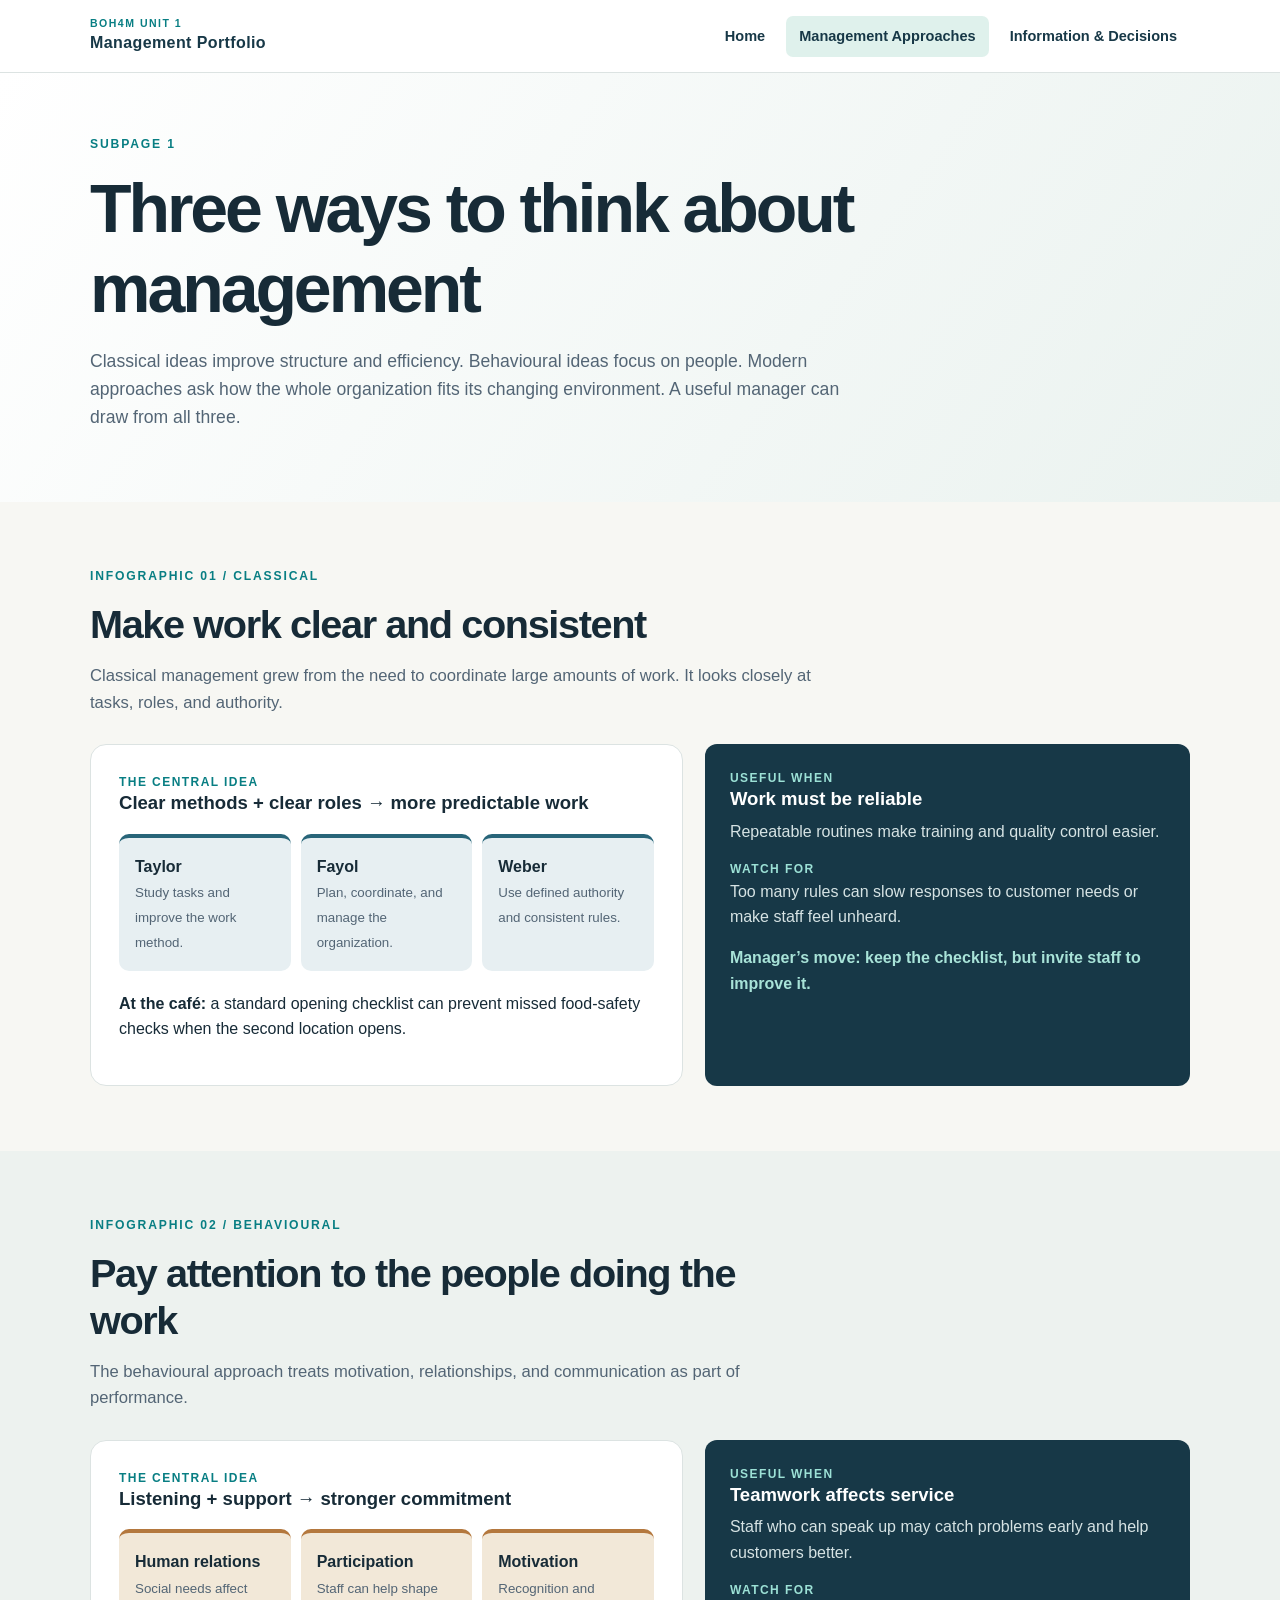
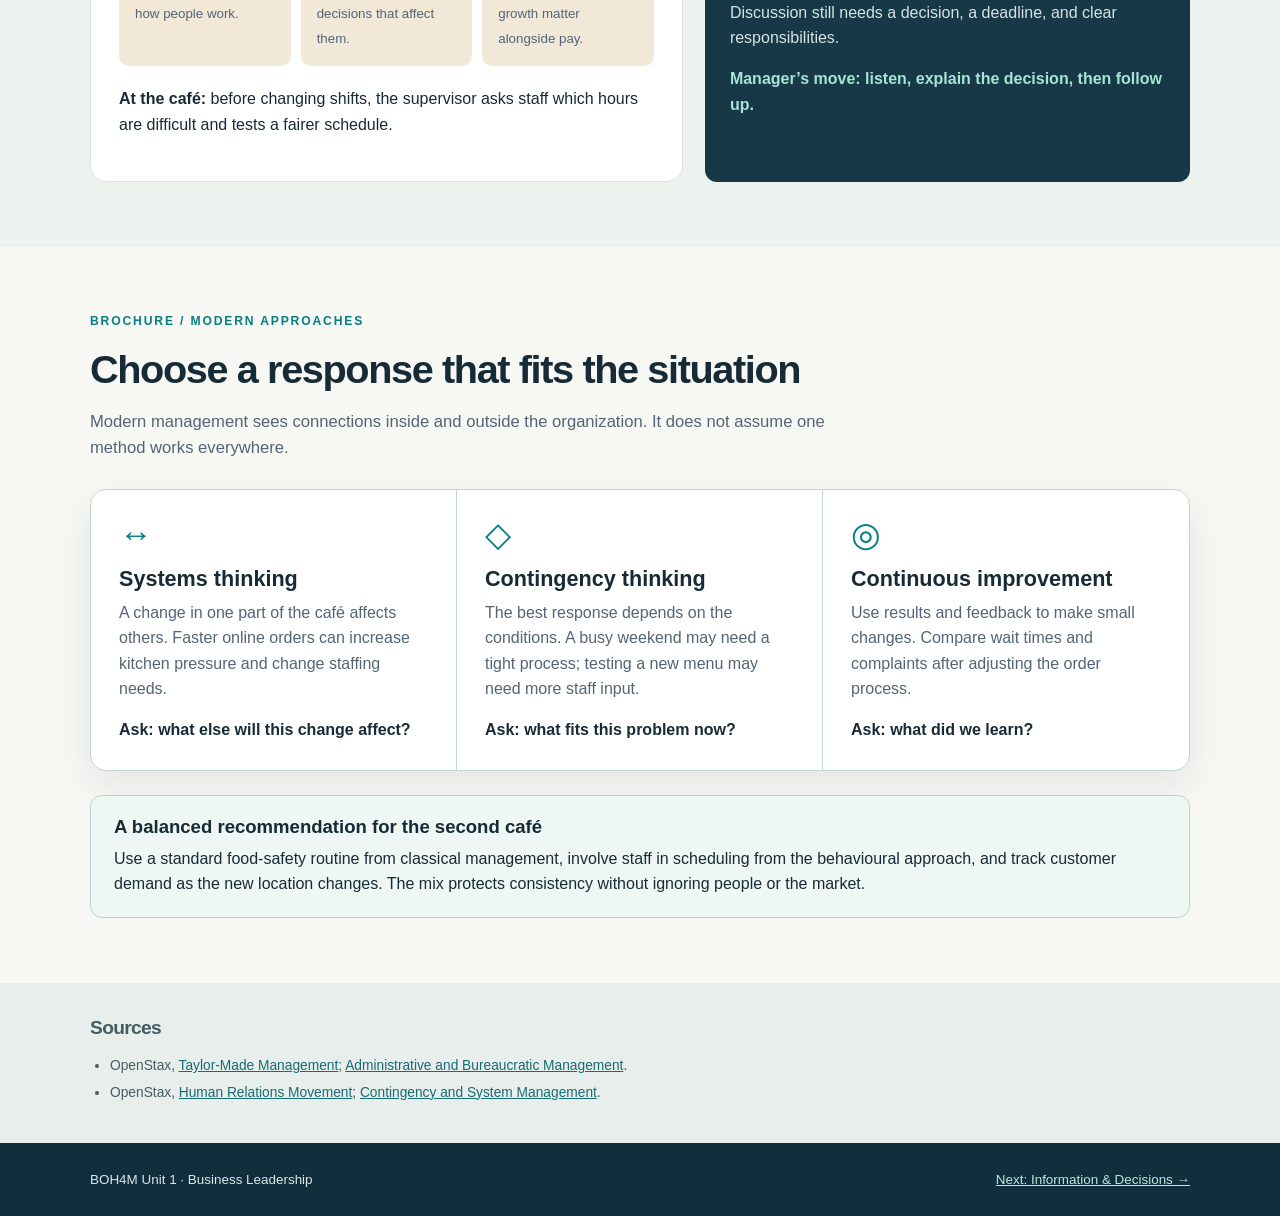
==== approaches.html @ 5c3f4758 "Publish BOH4M Unit 1 portfolio" ====
<!doctype html>
<html lang="en"><head><meta charset="utf-8"><meta name="viewport" content="width=device-width,initial-scale=1"><meta name="description" content="Classical, behavioural, and modern management approaches explained through one café example."><title>Management Approaches | BOH4M Unit 1</title><link rel="stylesheet" href="styles.css"></head>
<body><header class="site-header"><nav class="nav wrap" aria-label="Main navigation"><a class="brand" href="index.html"><span>BOH4M Unit 1</span>Management Portfolio</a><div class="nav-links"><a href="index.html">Home</a><a href="approaches.html" aria-current="page">Management Approaches</a><a href="decisions.html">Information & Decisions</a></div></nav></header>
<main><div class="page-hero"><div class="wrap"><div class="eyebrow">Subpage 1</div><h1>Three ways to think about management</h1><p class="lead">Classical ideas improve structure and efficiency. Behavioural ideas focus on people. Modern approaches ask how the whole organization fits its changing environment. A useful manager can draw from all three.</p></div></div>
<section><div class="wrap"><div class="section-head"><div class="eyebrow">Infographic 01 / Classical</div><h2>Make work clear and consistent</h2><p>Classical management grew from the need to coordinate large amounts of work. It looks closely at tasks, roles, and authority.</p></div><div class="approach-board"><div class="approach-main"><div class="mini-label">The central idea</div><h3>Clear methods + clear roles → more predictable work</h3><div class="diagram-row"><div class="diagram-tile"><b>Taylor</b><small>Study tasks and improve the work method.</small></div><div class="diagram-tile"><b>Fayol</b><small>Plan, coordinate, and manage the organization.</small></div><div class="diagram-tile"><b>Weber</b><small>Use defined authority and consistent rules.</small></div></div><p><strong>At the café:</strong> a standard opening checklist can prevent missed food-safety checks when the second location opens.</p></div><div class="takeaway"><div class="mini-label" style="color:#9ce1d6">Useful when</div><h3>Work must be reliable</h3><p>Repeatable routines make training and quality control easier.</p><div class="mini-label" style="color:#9ce1d6">Watch for</div><p>Too many rules can slow responses to customer needs or make staff feel unheard.</p><strong>Manager’s move: keep the checklist, but invite staff to improve it.</strong></div></div></div></section>
<section class="band"><div class="wrap"><div class="section-head"><div class="eyebrow">Infographic 02 / Behavioural</div><h2>Pay attention to the people doing the work</h2><p>The behavioural approach treats motivation, relationships, and communication as part of performance.</p></div><div class="approach-board"><div class="approach-main behavioural"><div class="mini-label">The central idea</div><h3>Listening + support → stronger commitment</h3><div class="diagram-row"><div class="diagram-tile"><b>Human relations</b><small>Social needs affect how people work.</small></div><div class="diagram-tile"><b>Participation</b><small>Staff can help shape decisions that affect them.</small></div><div class="diagram-tile"><b>Motivation</b><small>Recognition and growth matter alongside pay.</small></div></div><p><strong>At the café:</strong> before changing shifts, the supervisor asks staff which hours are difficult and tests a fairer schedule.</p></div><div class="takeaway"><div class="mini-label" style="color:#9ce1d6">Useful when</div><h3>Teamwork affects service</h3><p>Staff who can speak up may catch problems early and help customers better.</p><div class="mini-label" style="color:#9ce1d6">Watch for</div><p>Discussion still needs a decision, a deadline, and clear responsibilities.</p><strong>Manager’s move: listen, explain the decision, then follow up.</strong></div></div></div></section>
<section><div class="wrap"><div class="section-head"><div class="eyebrow">Brochure / Modern approaches</div><h2>Choose a response that fits the situation</h2><p>Modern management sees connections inside and outside the organization. It does not assume one method works everywhere.</p></div><div class="brochure"><article><div class="symbol" aria-hidden="true">↔</div><h3>Systems thinking</h3><p>A change in one part of the café affects others. Faster online orders can increase kitchen pressure and change staffing needs.</p><b>Ask: what else will this change affect?</b></article><article><div class="symbol" aria-hidden="true">◇</div><h3>Contingency thinking</h3><p>The best response depends on the conditions. A busy weekend may need a tight process; testing a new menu may need more staff input.</p><b>Ask: what fits this problem now?</b></article><article><div class="symbol" aria-hidden="true">◎</div><h3>Continuous improvement</h3><p>Use results and feedback to make small changes. Compare wait times and complaints after adjusting the order process.</p><b>Ask: what did we learn?</b></article></div><div class="example" style="margin-top:24px"><h3>A balanced recommendation for the second café</h3><p>Use a standard food-safety routine from classical management, involve staff in scheduling from the behavioural approach, and track customer demand as the new location changes. The mix protects consistency without ignoring people or the market.</p></div></div></section>
</main><div class="sources"><div class="wrap"><h2>Sources</h2><ul><li>OpenStax, <a href="https://openstax.org/books/principles-management/pages/3-4-taylor-made-management" target="_blank" rel="noopener">Taylor-Made Management</a>; <a href="https://openstax.org/books/principles-management/pages/3-5-administrative-and-bureaucratic-management" target="_blank" rel="noopener">Administrative and Bureaucratic Management</a>.</li><li>OpenStax, <a href="https://openstax.org/books/principles-management/pages/3-6-human-relations-movement" target="_blank" rel="noopener">Human Relations Movement</a>; <a href="https://openstax.org/books/principles-management/pages/3-7-contingency-and-system-management" target="_blank" rel="noopener">Contingency and System Management</a>.</li></ul></div></div><footer class="site-footer"><div class="wrap footer-inner"><span>BOH4M Unit 1 · Business Leadership</span><span><a href="decisions.html">Next: Information & Decisions →</a></span></div></footer></body></html>
---- styles.css ----
:root{--ink:#172b37;--muted:#536575;--paper:#f7f7f3;--white:#fff;--line:#dce3e2;--navy:#173847;--teal:#087e83;--mint:#dff1ec;--sand:#f4e9d8;--coral:#f5e3d9;--blue:#e4edf3;--shadow:0 16px 38px rgba(23,56,71,.08)}
*{box-sizing:border-box}html{scroll-behavior:smooth}body{margin:0;background:var(--paper);color:var(--ink);font:16px/1.58 "Segoe UI",Arial,sans-serif}a{color:var(--teal)}a:focus-visible{outline:3px solid #0b9da2;outline-offset:3px}h1,h2,h3,p{margin-top:0}h1,h2,h3{line-height:1.17}h1{font-size:clamp(2.35rem,5.5vw,4.25rem);letter-spacing:-.045em;margin-bottom:20px}h2{font-size:clamp(1.8rem,3.1vw,2.65rem);letter-spacing:-.035em;margin-bottom:16px}h3{font-size:1.16rem;margin-bottom:9px}p{margin-bottom:16px}.small{font-size:.88rem}.eyebrow{text-transform:uppercase;letter-spacing:.15em;font-size:.76rem;font-weight:800;color:var(--teal);margin-bottom:15px}.muted{color:var(--muted)}.wrap{width:min(1100px,calc(100% - 44px));margin:auto}.site-header{background:#fff;border-bottom:1px solid var(--line);position:sticky;top:0;z-index:20}.nav{display:flex;align-items:center;justify-content:space-between;gap:20px;min-height:72px}.brand{font-weight:800;letter-spacing:.025em;color:var(--navy);text-decoration:none}.brand span{display:block;font-size:.66rem;text-transform:uppercase;letter-spacing:.14em;color:var(--teal);line-height:1.2}.nav-links{display:flex;gap:8px;flex-wrap:wrap}.nav-links a{padding:9px 13px;border-radius:7px;text-decoration:none;font-size:.91rem;font-weight:650;color:var(--navy)}.nav-links a:hover,.nav-links a[aria-current=page]{background:var(--mint)}.hero{padding:78px 0 70px;background:linear-gradient(115deg,#fff 5%,#e8f1ee 100%)}.hero-grid{display:grid;grid-template-columns:1.15fr .85fr;gap:45px;align-items:center}.hero p.lead{font-size:1.18rem;max-width:650px;color:#40535e}.hero-card{background:var(--navy);color:white;border-radius:22px;padding:32px;box-shadow:var(--shadow)}.hero-card .label{font-size:.75rem;text-transform:uppercase;letter-spacing:.15em;color:#9de4d9;font-weight:800}.hero-card strong{display:block;font-size:1.3rem;line-height:1.3;margin:16px 0 20px}.hero-card p{color:#d9e6e7;margin-bottom:0}.pill{display:inline-block;padding:7px 11px;border-radius:99px;background:#e4f3ed;color:#126362;font-size:.76rem;font-weight:750;text-transform:uppercase;letter-spacing:.08em;margin-bottom:16px}.button{display:inline-block;background:var(--teal);color:white;text-decoration:none;font-weight:750;padding:11px 16px;border-radius:8px;margin-top:12px}.button:hover{background:#07686c}main section{padding:65px 0}.section-head{max-width:740px;margin-bottom:28px}.section-head p{color:var(--muted);font-size:1.04rem}.grid-2{display:grid;grid-template-columns:repeat(2,1fr);gap:22px}.grid-3{display:grid;grid-template-columns:repeat(3,1fr);gap:20px}.grid-4{display:grid;grid-template-columns:repeat(4,1fr);gap:16px}.card{background:white;border:1px solid var(--line);border-radius:14px;padding:25px;box-shadow:var(--shadow)}.card p:last-child{margin-bottom:0}.card .num{font-size:.75rem;letter-spacing:.1em;font-weight:800;color:var(--teal);margin-bottom:12px}.card.tint-mint{background:var(--mint)}.card.tint-sand{background:var(--sand)}.card.tint-coral{background:var(--coral)}.card.tint-blue{background:var(--blue)}.card strong{color:var(--navy)}.band{background:#edf2ef}.dark-band{background:var(--navy);color:white}.dark-band .eyebrow{color:#94e2d5}.dark-band .muted{color:#d4e1e3}.definition{border-left:5px solid var(--teal);background:white;padding:23px 27px;border-radius:0 12px 12px 0;box-shadow:var(--shadow);font-size:1.12rem}.flow{display:grid;grid-template-columns:1fr auto 1.2fr auto 1fr;gap:12px;align-items:stretch;margin:22px 0}.flow-box{border:1px solid #cbdad8;background:white;padding:19px;border-radius:12px;min-height:170px}.flow-box.main{background:#e2f2ed;border-color:#a8d6ca}.flow-box h3{color:var(--navy)}.flow-arrow{align-self:center;font-size:2rem;color:var(--teal);font-weight:800}.feedback{margin-top:10px;padding:12px 16px;border-radius:8px;background:#f1e7d6;color:#4f4539;font-size:.9rem}.metric{font-size:2rem;font-weight:850;line-height:1;color:var(--teal);margin-bottom:10px}.formula{background:#eef4f4;border-radius:8px;padding:10px 12px;margin-top:12px;font-size:.85rem;font-weight:700}.levels{display:flex;flex-direction:column;align-items:center;gap:10px;margin:22px auto;max-width:760px}.level{padding:16px 20px;border-radius:9px;text-align:center;color:white}.level b{display:block;font-size:1.04rem}.level small{font-size:.85rem}.level.top{width:57%;background:#173847}.level.middle{width:78%;background:#2a6972}.level.first{width:100%;background:#459a95}.example{border:1px solid #b4d6d0;background:#eef7f3;border-radius:12px;padding:20px 23px}.example h3{margin-bottom:8px}.example p:last-child{margin-bottom:0}.mini-label{font-size:.75rem;text-transform:uppercase;letter-spacing:.12em;font-weight:800;color:var(--teal)}.strip{display:grid;grid-template-columns:repeat(4,1fr);gap:1px;background:#c9dbd7;border:1px solid #c9dbd7;border-radius:12px;overflow:hidden}.strip>div{background:#fff;padding:22px}.strip strong{display:block}.strip span{font-size:.9rem;color:var(--muted)}.page-hero{padding:62px 0 54px;background:linear-gradient(125deg,#fff,#eaf2ef)}.page-hero h1{max-width:820px}.page-hero .lead{max-width:790px;color:var(--muted);font-size:1.1rem}.approach-board{display:grid;grid-template-columns:1.1fr .9fr;gap:22px}.approach-main{background:white;border:1px solid var(--line);border-radius:16px;padding:28px}.diagram-row{display:grid;grid-template-columns:repeat(3,1fr);gap:10px;margin:20px 0}.diagram-tile{padding:16px;border-radius:10px;background:#e7eff2;border-top:4px solid #286579}.diagram-tile b{display:block}.diagram-tile small{color:var(--muted)}.takeaway{border-radius:12px;padding:25px;background:var(--navy);color:white}.takeaway p{color:#d6e3e4}.takeaway strong{color:#a8e3d8}.approach-main.behavioural .diagram-tile{background:#f2e8d8;border-color:#b4783e}.brochure{display:grid;grid-template-columns:repeat(3,1fr);gap:0;border:1px solid #bfd8d1;border-radius:16px;overflow:hidden;background:#fff;box-shadow:var(--shadow)}.brochure>article{padding:28px;border-right:1px solid #bfd8d1}.brochure>article:last-child{border-right:0}.brochure .symbol{font-size:2.1rem;color:var(--teal);line-height:1;margin-bottom:14px}.brochure h3{font-size:1.35rem}.brochure p{color:var(--muted)}.decision-list{display:grid;grid-template-columns:repeat(5,1fr);gap:12px}.decision-step{padding:20px;background:white;border:1px solid var(--line);border-radius:12px;position:relative}.decision-step .number{font-size:2.1rem;line-height:1;font-weight:900;color:var(--teal);margin-bottom:14px}.decision-step p{font-size:.9rem;color:var(--muted);margin-bottom:0}.compare{width:100%;border-collapse:collapse;background:white;border-radius:12px;overflow:hidden}.compare th,.compare td{text-align:left;padding:17px 20px;border:1px solid var(--line);vertical-align:top}.compare th{background:var(--navy);color:white}.compare td:first-child{width:50%}.sources{background:#e7eeeb;padding:34px 0;color:#455c63}.sources h2{font-size:1.2rem}.sources ul{margin:0;padding-left:20px}.sources li{margin:5px 0;font-size:.86rem}.sources a{color:#176b72}.site-footer{background:#102e3b;color:#dce7e8;padding:26px 0}.footer-inner{display:flex;justify-content:space-between;gap:20px;font-size:.84rem}.footer-inner a{color:#bce8df}.callout{background:#f6ece0;border-left:4px solid #b9783d;padding:17px 20px;border-radius:0 8px 8px 0}
@media(max-width:850px){.hero-grid,.approach-board{grid-template-columns:1fr}.hero{padding:54px 0}.grid-4,.decision-list{grid-template-columns:repeat(2,1fr)}.flow{grid-template-columns:1fr;gap:8px}.flow-arrow{transform:rotate(90deg);justify-self:center;line-height:1}.flow-box{min-height:0}.brochure{grid-template-columns:1fr}.brochure>article{border-right:0;border-bottom:1px solid #bfd8d1}.brochure>article:last-child{border-bottom:0}}
@media(max-width:650px){.wrap{width:min(100% - 30px,1100px)}.nav{align-items:flex-start;flex-direction:column;padding:15px 0;gap:10px}.nav-links{gap:2px}.nav-links a{font-size:.8rem;padding:6px 8px}.grid-2,.grid-3,.grid-4,.decision-list,.diagram-row,.strip{grid-template-columns:1fr}.level.top{width:70%}.level.middle{width:85%}.compare th,.compare td{padding:12px}.footer-inner{flex-direction:column}}
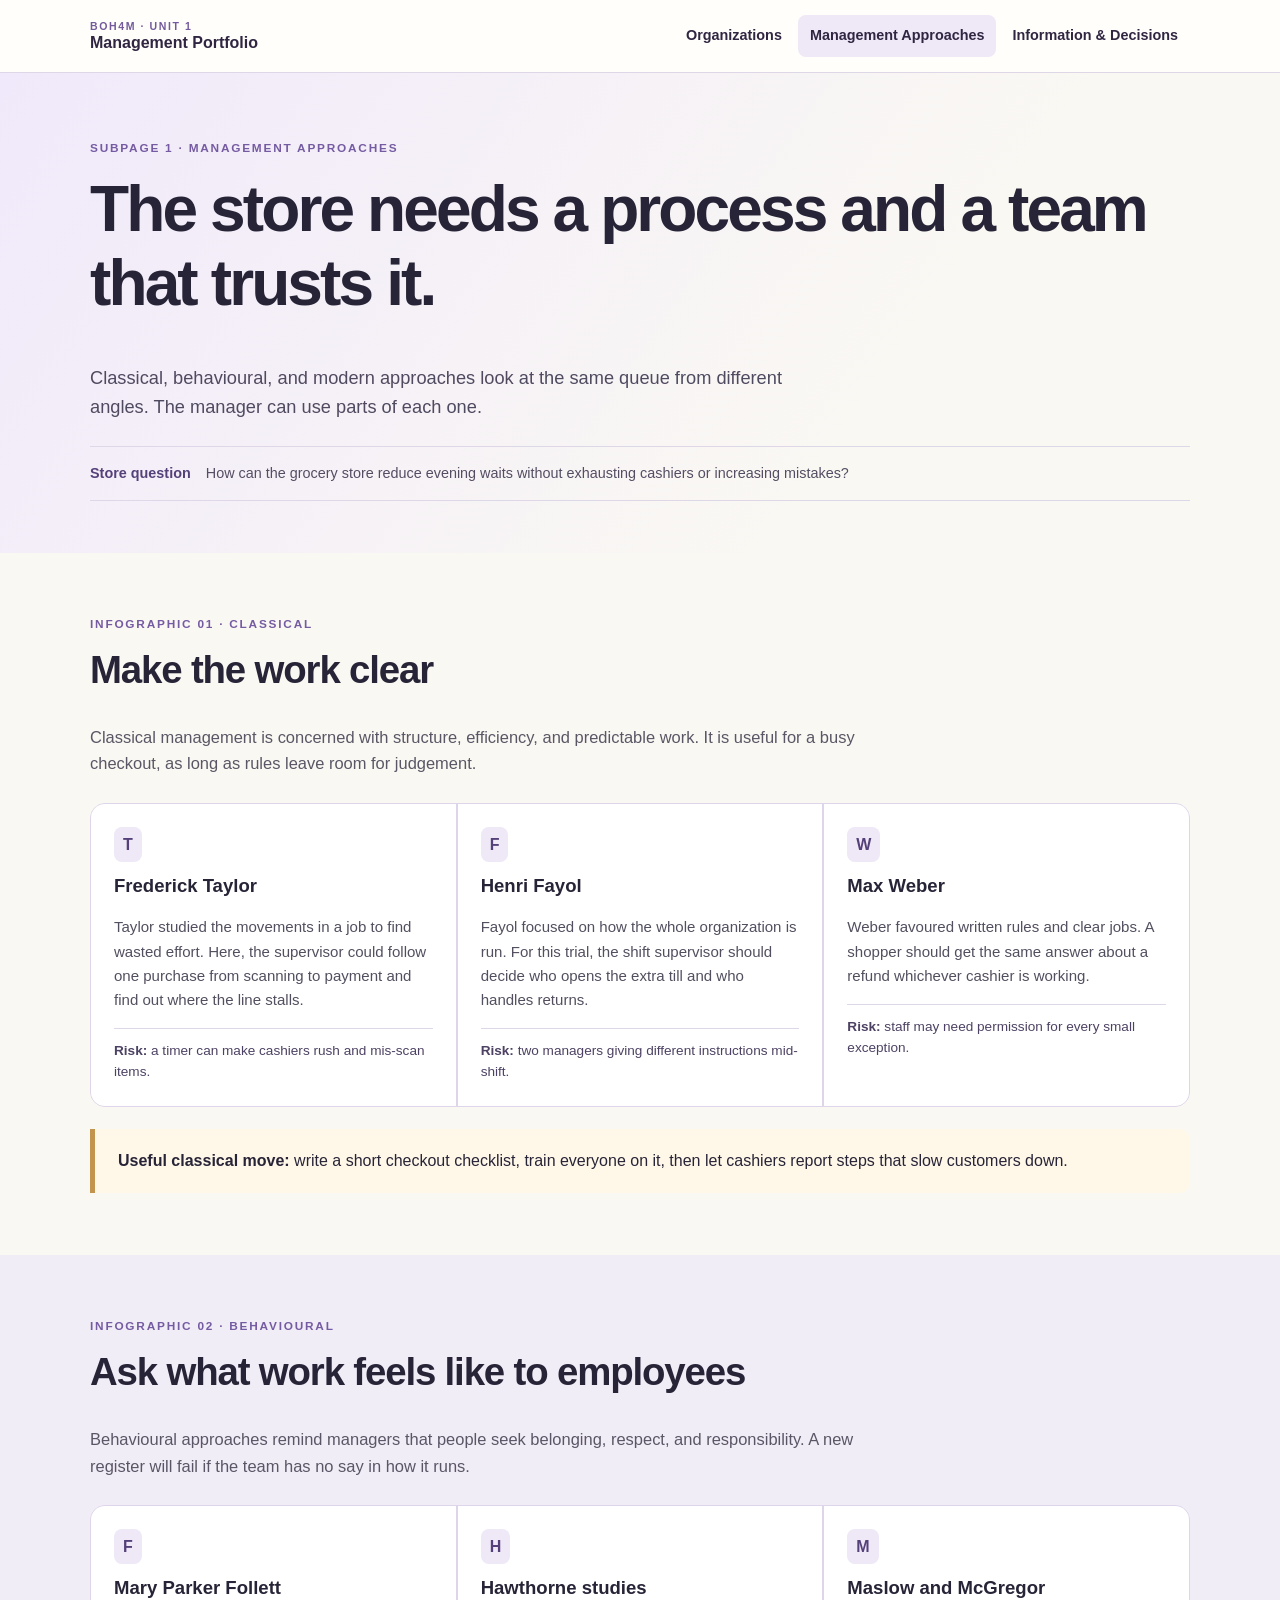
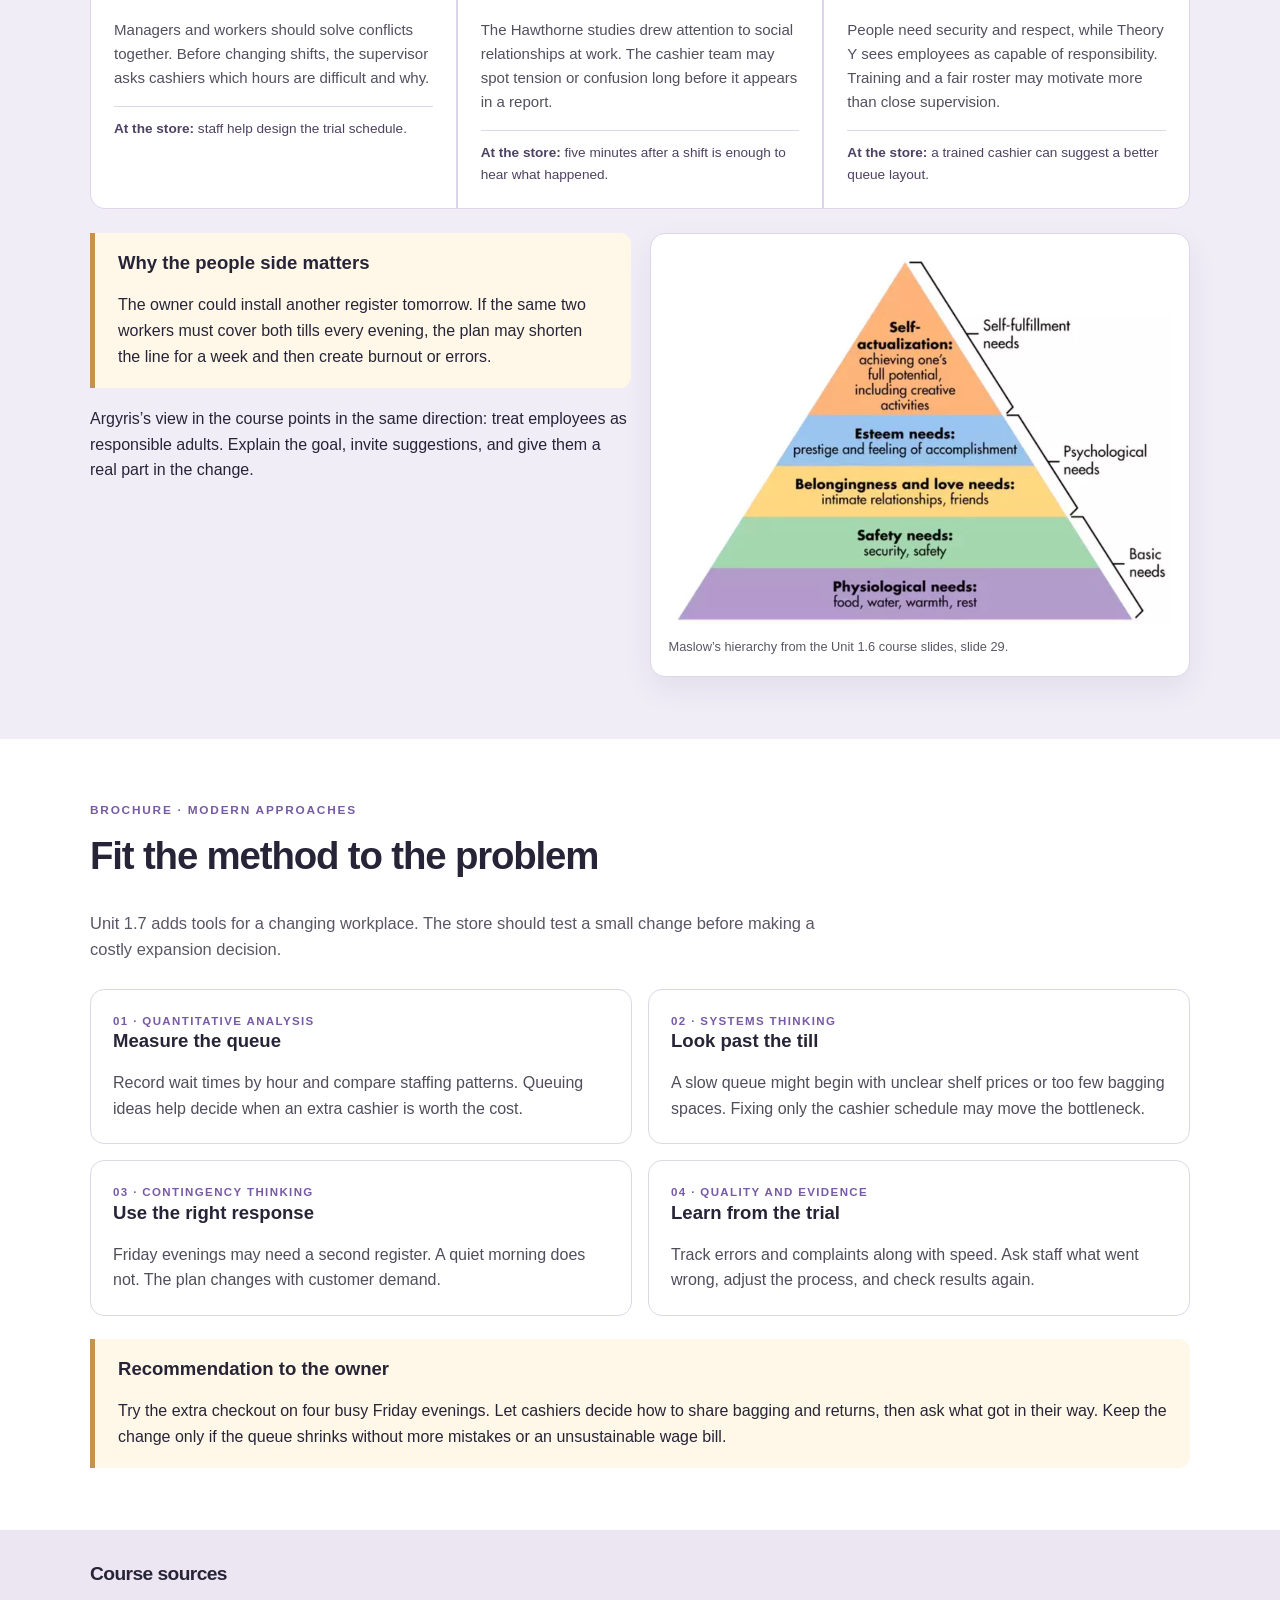
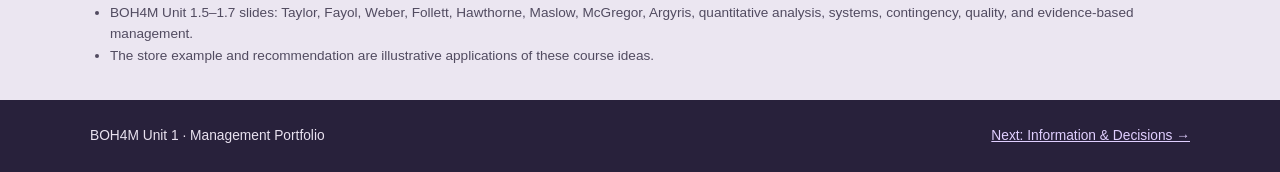
==== commit ad0a4606: "Rebuild Part A portfolio with Unit 1 course materials" ====
--- a/approaches.html
+++ b/approaches.html
@@ -1,8 +1,40 @@
 <!doctype html>
-<html lang="en"><head><meta charset="utf-8"><meta name="viewport" content="width=device-width,initial-scale=1"><meta name="description" content="Classical, behavioural, and modern management approaches explained through one café example."><title>Management Approaches | BOH4M Unit 1</title><link rel="stylesheet" href="styles.css"></head>
-<body><header class="site-header"><nav class="nav wrap" aria-label="Main navigation"><a class="brand" href="index.html"><span>BOH4M Unit 1</span>Management Portfolio</a><div class="nav-links"><a href="index.html">Home</a><a href="approaches.html" aria-current="page">Management Approaches</a><a href="decisions.html">Information & Decisions</a></div></nav></header>
-<main><div class="page-hero"><div class="wrap"><div class="eyebrow">Subpage 1</div><h1>Three ways to think about management</h1><p class="lead">Classical ideas improve structure and efficiency. Behavioural ideas focus on people. Modern approaches ask how the whole organization fits its changing environment. A useful manager can draw from all three.</p></div></div>
-<section><div class="wrap"><div class="section-head"><div class="eyebrow">Infographic 01 / Classical</div><h2>Make work clear and consistent</h2><p>Classical management grew from the need to coordinate large amounts of work. It looks closely at tasks, roles, and authority.</p></div><div class="approach-board"><div class="approach-main"><div class="mini-label">The central idea</div><h3>Clear methods + clear roles → more predictable work</h3><div class="diagram-row"><div class="diagram-tile"><b>Taylor</b><small>Study tasks and improve the work method.</small></div><div class="diagram-tile"><b>Fayol</b><small>Plan, coordinate, and manage the organization.</small></div><div class="diagram-tile"><b>Weber</b><small>Use defined authority and consistent rules.</small></div></div><p><strong>At the café:</strong> a standard opening checklist can prevent missed food-safety checks when the second location opens.</p></div><div class="takeaway"><div class="mini-label" style="color:#9ce1d6">Useful when</div><h3>Work must be reliable</h3><p>Repeatable routines make training and quality control easier.</p><div class="mini-label" style="color:#9ce1d6">Watch for</div><p>Too many rules can slow responses to customer needs or make staff feel unheard.</p><strong>Manager’s move: keep the checklist, but invite staff to improve it.</strong></div></div></div></section>
-<section class="band"><div class="wrap"><div class="section-head"><div class="eyebrow">Infographic 02 / Behavioural</div><h2>Pay attention to the people doing the work</h2><p>The behavioural approach treats motivation, relationships, and communication as part of performance.</p></div><div class="approach-board"><div class="approach-main behavioural"><div class="mini-label">The central idea</div><h3>Listening + support → stronger commitment</h3><div class="diagram-row"><div class="diagram-tile"><b>Human relations</b><small>Social needs affect how people work.</small></div><div class="diagram-tile"><b>Participation</b><small>Staff can help shape decisions that affect them.</small></div><div class="diagram-tile"><b>Motivation</b><small>Recognition and growth matter alongside pay.</small></div></div><p><strong>At the café:</strong> before changing shifts, the supervisor asks staff which hours are difficult and tests a fairer schedule.</p></div><div class="takeaway"><div class="mini-label" style="color:#9ce1d6">Useful when</div><h3>Teamwork affects service</h3><p>Staff who can speak up may catch problems early and help customers better.</p><div class="mini-label" style="color:#9ce1d6">Watch for</div><p>Discussion still needs a decision, a deadline, and clear responsibilities.</p><strong>Manager’s move: listen, explain the decision, then follow up.</strong></div></div></div></section>
-<section><div class="wrap"><div class="section-head"><div class="eyebrow">Brochure / Modern approaches</div><h2>Choose a response that fits the situation</h2><p>Modern management sees connections inside and outside the organization. It does not assume one method works everywhere.</p></div><div class="brochure"><article><div class="symbol" aria-hidden="true">↔</div><h3>Systems thinking</h3><p>A change in one part of the café affects others. Faster online orders can increase kitchen pressure and change staffing needs.</p><b>Ask: what else will this change affect?</b></article><article><div class="symbol" aria-hidden="true">◇</div><h3>Contingency thinking</h3><p>The best response depends on the conditions. A busy weekend may need a tight process; testing a new menu may need more staff input.</p><b>Ask: what fits this problem now?</b></article><article><div class="symbol" aria-hidden="true">◎</div><h3>Continuous improvement</h3><p>Use results and feedback to make small changes. Compare wait times and complaints after adjusting the order process.</p><b>Ask: what did we learn?</b></article></div><div class="example" style="margin-top:24px"><h3>A balanced recommendation for the second café</h3><p>Use a standard food-safety routine from classical management, involve staff in scheduling from the behavioural approach, and track customer demand as the new location changes. The mix protects consistency without ignoring people or the market.</p></div></div></section>
-</main><div class="sources"><div class="wrap"><h2>Sources</h2><ul><li>OpenStax, <a href="https://openstax.org/books/principles-management/pages/3-4-taylor-made-management" target="_blank" rel="noopener">Taylor-Made Management</a>; <a href="https://openstax.org/books/principles-management/pages/3-5-administrative-and-bureaucratic-management" target="_blank" rel="noopener">Administrative and Bureaucratic Management</a>.</li><li>OpenStax, <a href="https://openstax.org/books/principles-management/pages/3-6-human-relations-movement" target="_blank" rel="noopener">Human Relations Movement</a>; <a href="https://openstax.org/books/principles-management/pages/3-7-contingency-and-system-management" target="_blank" rel="noopener">Contingency and System Management</a>.</li></ul></div></div><footer class="site-footer"><div class="wrap footer-inner"><span>BOH4M Unit 1 · Business Leadership</span><span><a href="decisions.html">Next: Information & Decisions →</a></span></div></footer></body></html>
+<html lang="en">
+<head><meta charset="utf-8"><meta name="viewport" content="width=device-width,initial-scale=1"><meta name="description" content="Classical, behavioural, and modern management approaches in BOH4M Unit 1."><title>Management Approaches | BOH4M Unit 1</title><link rel="stylesheet" href="styles.css"></head>
+<body>
+<header class="site-header"><nav class="nav wrap" aria-label="Main navigation"><a class="brand" href="index.html"><small>BOH4M · Unit 1</small>Management Portfolio</a><div class="nav-links"><a href="index.html">Organizations</a><a href="approaches.html" aria-current="page">Management Approaches</a><a href="decisions.html">Information & Decisions</a></div></nav></header>
+<main>
+<div class="page-hero"><div class="wrap"><div class="eyebrow">Subpage 1 · Management approaches</div><h1>The store needs a process and a team that trusts it.</h1><p class="lead">Classical, behavioural, and modern approaches look at the same queue from different angles. The manager can use parts of each one.</p><div class="ribbon"><strong>Store question</strong><span>How can the grocery store reduce evening waits without exhausting cashiers or increasing mistakes?</span></div></div></div>
+<section><div class="wrap">
+  <div class="section-head"><div class="eyebrow">Infographic 01 · Classical</div><h2>Make the work clear</h2><p>Classical management is concerned with structure, efficiency, and predictable work. It is useful for a busy checkout, as long as rules leave room for judgement.</p></div>
+  <div class="infographic">
+    <article><span class="initial">T</span><h3>Frederick Taylor</h3><p>Taylor studied the movements in a job to find wasted effort. Here, the supervisor could follow one purchase from scanning to payment and find out where the line stalls.</p><p class="use"><strong>Risk:</strong> a timer can make cashiers rush and mis-scan items.</p></article>
+    <article><span class="initial">F</span><h3>Henri Fayol</h3><p>Fayol focused on how the whole organization is run. For this trial, the shift supervisor should decide who opens the extra till and who handles returns.</p><p class="use"><strong>Risk:</strong> two managers giving different instructions mid-shift.</p></article>
+    <article><span class="initial">W</span><h3>Max Weber</h3><p>Weber favoured written rules and clear jobs. A shopper should get the same answer about a refund whichever cashier is working.</p><p class="use"><strong>Risk:</strong> staff may need permission for every small exception.</p></article>
+  </div>
+  <div class="case" style="margin-top:22px"><p><strong>Useful classical move:</strong> write a short checkout checklist, train everyone on it, then let cashiers report steps that slow customers down.</p></div>
+</div></section>
+<section class="band"><div class="wrap">
+  <div class="section-head"><div class="eyebrow">Infographic 02 · Behavioural</div><h2>Ask what work feels like to employees</h2><p>Behavioural approaches remind managers that people seek belonging, respect, and responsibility. A new register will fail if the team has no say in how it runs.</p></div>
+  <div class="infographic">
+    <article><span class="initial">F</span><h3>Mary Parker Follett</h3><p>Managers and workers should solve conflicts together. Before changing shifts, the supervisor asks cashiers which hours are difficult and why.</p><p class="use"><strong>At the store:</strong> staff help design the trial schedule.</p></article>
+    <article><span class="initial">H</span><h3>Hawthorne studies</h3><p>The Hawthorne studies drew attention to social relationships at work. The cashier team may spot tension or confusion long before it appears in a report.</p><p class="use"><strong>At the store:</strong> five minutes after a shift is enough to hear what happened.</p></article>
+    <article><span class="initial">M</span><h3>Maslow and McGregor</h3><p>People need security and respect, while Theory Y sees employees as capable of responsibility. Training and a fair roster may motivate more than close supervision.</p><p class="use"><strong>At the store:</strong> a trained cashier can suggest a better queue layout.</p></article>
+  </div>
+  <div class="split" style="margin-top:24px"><div class="text-stack"><div class="case"><h3>Why the people side matters</h3><p>The owner could install another register tomorrow. If the same two workers must cover both tills every evening, the plan may shorten the line for a week and then create burnout or errors.</p></div><p>Argyris’s view in the course points in the same direction: treat employees as responsible adults. Explain the goal, invite suggestions, and give them a real part in the change.</p></div><figure class="figure figure-narrow"><a href="maslow-needs.png" target="_blank" rel="noopener"><img src="maslow-needs.png" alt="Course pyramid of Maslow's five human needs, from physiological and safety needs to self-actualization."></a><figcaption>Maslow’s hierarchy from the Unit 1.6 course slides, slide 29.</figcaption></figure></div>
+</div></section>
+<section class="white-band"><div class="wrap">
+  <div class="section-head"><div class="eyebrow">Brochure · Modern approaches</div><h2>Fit the method to the problem</h2><p>Unit 1.7 adds tools for a changing workplace. The store should test a small change before making a costly expansion decision.</p></div>
+  <div class="brochure">
+    <article><div class="tag">01 · Quantitative analysis</div><h3>Measure the queue</h3><p>Record wait times by hour and compare staffing patterns. Queuing ideas help decide when an extra cashier is worth the cost.</p></article>
+    <article><div class="tag">02 · Systems thinking</div><h3>Look past the till</h3><p>A slow queue might begin with unclear shelf prices or too few bagging spaces. Fixing only the cashier schedule may move the bottleneck.</p></article>
+    <article><div class="tag">03 · Contingency thinking</div><h3>Use the right response</h3><p>Friday evenings may need a second register. A quiet morning does not. The plan changes with customer demand.</p></article>
+    <article><div class="tag">04 · Quality and evidence</div><h3>Learn from the trial</h3><p>Track errors and complaints along with speed. Ask staff what went wrong, adjust the process, and check results again.</p></article>
+  </div>
+  <div class="callout" style="margin-top:23px"><h3>Recommendation to the owner</h3><p>Try the extra checkout on four busy Friday evenings. Let cashiers decide how to share bagging and returns, then ask what got in their way. Keep the change only if the queue shrinks without more mistakes or an unsustainable wage bill.</p></div>
+</div></section>
+</main>
+<div class="sources"><div class="wrap"><h2>Course sources</h2><ul><li>BOH4M Unit 1.5–1.7 slides: Taylor, Fayol, Weber, Follett, Hawthorne, Maslow, McGregor, Argyris, quantitative analysis, systems, contingency, quality, and evidence-based management.</li><li>The store example and recommendation are illustrative applications of these course ideas.</li></ul></div></div>
+<footer class="site-footer"><div class="wrap footer-inner"><span>BOH4M Unit 1 · Management Portfolio</span><a href="decisions.html">Next: Information & Decisions →</a></div></footer>
+</body></html>
+
--- a/styles.css
+++ b/styles.css
@@ -1,4 +1,10 @@
-:root{--ink:#172b37;--muted:#536575;--paper:#f7f7f3;--white:#fff;--line:#dce3e2;--navy:#173847;--teal:#087e83;--mint:#dff1ec;--sand:#f4e9d8;--coral:#f5e3d9;--blue:#e4edf3;--shadow:0 16px 38px rgba(23,56,71,.08)}
-*{box-sizing:border-box}html{scroll-behavior:smooth}body{margin:0;background:var(--paper);color:var(--ink);font:16px/1.58 "Segoe UI",Arial,sans-serif}a{color:var(--teal)}a:focus-visible{outline:3px solid #0b9da2;outline-offset:3px}h1,h2,h3,p{margin-top:0}h1,h2,h3{line-height:1.17}h1{font-size:clamp(2.35rem,5.5vw,4.25rem);letter-spacing:-.045em;margin-bottom:20px}h2{font-size:clamp(1.8rem,3.1vw,2.65rem);letter-spacing:-.035em;margin-bottom:16px}h3{font-size:1.16rem;margin-bottom:9px}p{margin-bottom:16px}.small{font-size:.88rem}.eyebrow{text-transform:uppercase;letter-spacing:.15em;font-size:.76rem;font-weight:800;color:var(--teal);margin-bottom:15px}.muted{color:var(--muted)}.wrap{width:min(1100px,calc(100% - 44px));margin:auto}.site-header{background:#fff;border-bottom:1px solid var(--line);position:sticky;top:0;z-index:20}.nav{display:flex;align-items:center;justify-content:space-between;gap:20px;min-height:72px}.brand{font-weight:800;letter-spacing:.025em;color:var(--navy);text-decoration:none}.brand span{display:block;font-size:.66rem;text-transform:uppercase;letter-spacing:.14em;color:var(--teal);line-height:1.2}.nav-links{display:flex;gap:8px;flex-wrap:wrap}.nav-links a{padding:9px 13px;border-radius:7px;text-decoration:none;font-size:.91rem;font-weight:650;color:var(--navy)}.nav-links a:hover,.nav-links a[aria-current=page]{background:var(--mint)}.hero{padding:78px 0 70px;background:linear-gradient(115deg,#fff 5%,#e8f1ee 100%)}.hero-grid{display:grid;grid-template-columns:1.15fr .85fr;gap:45px;align-items:center}.hero p.lead{font-size:1.18rem;max-width:650px;color:#40535e}.hero-card{background:var(--navy);color:white;border-radius:22px;padding:32px;box-shadow:var(--shadow)}.hero-card .label{font-size:.75rem;text-transform:uppercase;letter-spacing:.15em;color:#9de4d9;font-weight:800}.hero-card strong{display:block;font-size:1.3rem;line-height:1.3;margin:16px 0 20px}.hero-card p{color:#d9e6e7;margin-bottom:0}.pill{display:inline-block;padding:7px 11px;border-radius:99px;background:#e4f3ed;color:#126362;font-size:.76rem;font-weight:750;text-transform:uppercase;letter-spacing:.08em;margin-bottom:16px}.button{display:inline-block;background:var(--teal);color:white;text-decoration:none;font-weight:750;padding:11px 16px;border-radius:8px;margin-top:12px}.button:hover{background:#07686c}main section{padding:65px 0}.section-head{max-width:740px;margin-bottom:28px}.section-head p{color:var(--muted);font-size:1.04rem}.grid-2{display:grid;grid-template-columns:repeat(2,1fr);gap:22px}.grid-3{display:grid;grid-template-columns:repeat(3,1fr);gap:20px}.grid-4{display:grid;grid-template-columns:repeat(4,1fr);gap:16px}.card{background:white;border:1px solid var(--line);border-radius:14px;padding:25px;box-shadow:var(--shadow)}.card p:last-child{margin-bottom:0}.card .num{font-size:.75rem;letter-spacing:.1em;font-weight:800;color:var(--teal);margin-bottom:12px}.card.tint-mint{background:var(--mint)}.card.tint-sand{background:var(--sand)}.card.tint-coral{background:var(--coral)}.card.tint-blue{background:var(--blue)}.card strong{color:var(--navy)}.band{background:#edf2ef}.dark-band{background:var(--navy);color:white}.dark-band .eyebrow{color:#94e2d5}.dark-band .muted{color:#d4e1e3}.definition{border-left:5px solid var(--teal);background:white;padding:23px 27px;border-radius:0 12px 12px 0;box-shadow:var(--shadow);font-size:1.12rem}.flow{display:grid;grid-template-columns:1fr auto 1.2fr auto 1fr;gap:12px;align-items:stretch;margin:22px 0}.flow-box{border:1px solid #cbdad8;background:white;padding:19px;border-radius:12px;min-height:170px}.flow-box.main{background:#e2f2ed;border-color:#a8d6ca}.flow-box h3{color:var(--navy)}.flow-arrow{align-self:center;font-size:2rem;color:var(--teal);font-weight:800}.feedback{margin-top:10px;padding:12px 16px;border-radius:8px;background:#f1e7d6;color:#4f4539;font-size:.9rem}.metric{font-size:2rem;font-weight:850;line-height:1;color:var(--teal);margin-bottom:10px}.formula{background:#eef4f4;border-radius:8px;padding:10px 12px;margin-top:12px;font-size:.85rem;font-weight:700}.levels{display:flex;flex-direction:column;align-items:center;gap:10px;margin:22px auto;max-width:760px}.level{padding:16px 20px;border-radius:9px;text-align:center;color:white}.level b{display:block;font-size:1.04rem}.level small{font-size:.85rem}.level.top{width:57%;background:#173847}.level.middle{width:78%;background:#2a6972}.level.first{width:100%;background:#459a95}.example{border:1px solid #b4d6d0;background:#eef7f3;border-radius:12px;padding:20px 23px}.example h3{margin-bottom:8px}.example p:last-child{margin-bottom:0}.mini-label{font-size:.75rem;text-transform:uppercase;letter-spacing:.12em;font-weight:800;color:var(--teal)}.strip{display:grid;grid-template-columns:repeat(4,1fr);gap:1px;background:#c9dbd7;border:1px solid #c9dbd7;border-radius:12px;overflow:hidden}.strip>div{background:#fff;padding:22px}.strip strong{display:block}.strip span{font-size:.9rem;color:var(--muted)}.page-hero{padding:62px 0 54px;background:linear-gradient(125deg,#fff,#eaf2ef)}.page-hero h1{max-width:820px}.page-hero .lead{max-width:790px;color:var(--muted);font-size:1.1rem}.approach-board{display:grid;grid-template-columns:1.1fr .9fr;gap:22px}.approach-main{background:white;border:1px solid var(--line);border-radius:16px;padding:28px}.diagram-row{display:grid;grid-template-columns:repeat(3,1fr);gap:10px;margin:20px 0}.diagram-tile{padding:16px;border-radius:10px;background:#e7eff2;border-top:4px solid #286579}.diagram-tile b{display:block}.diagram-tile small{color:var(--muted)}.takeaway{border-radius:12px;padding:25px;background:var(--navy);color:white}.takeaway p{color:#d6e3e4}.takeaway strong{color:#a8e3d8}.approach-main.behavioural .diagram-tile{background:#f2e8d8;border-color:#b4783e}.brochure{display:grid;grid-template-columns:repeat(3,1fr);gap:0;border:1px solid #bfd8d1;border-radius:16px;overflow:hidden;background:#fff;box-shadow:var(--shadow)}.brochure>article{padding:28px;border-right:1px solid #bfd8d1}.brochure>article:last-child{border-right:0}.brochure .symbol{font-size:2.1rem;color:var(--teal);line-height:1;margin-bottom:14px}.brochure h3{font-size:1.35rem}.brochure p{color:var(--muted)}.decision-list{display:grid;grid-template-columns:repeat(5,1fr);gap:12px}.decision-step{padding:20px;background:white;border:1px solid var(--line);border-radius:12px;position:relative}.decision-step .number{font-size:2.1rem;line-height:1;font-weight:900;color:var(--teal);margin-bottom:14px}.decision-step p{font-size:.9rem;color:var(--muted);margin-bottom:0}.compare{width:100%;border-collapse:collapse;background:white;border-radius:12px;overflow:hidden}.compare th,.compare td{text-align:left;padding:17px 20px;border:1px solid var(--line);vertical-align:top}.compare th{background:var(--navy);color:white}.compare td:first-child{width:50%}.sources{background:#e7eeeb;padding:34px 0;color:#455c63}.sources h2{font-size:1.2rem}.sources ul{margin:0;padding-left:20px}.sources li{margin:5px 0;font-size:.86rem}.sources a{color:#176b72}.site-footer{background:#102e3b;color:#dce7e8;padding:26px 0}.footer-inner{display:flex;justify-content:space-between;gap:20px;font-size:.84rem}.footer-inner a{color:#bce8df}.callout{background:#f6ece0;border-left:4px solid #b9783d;padding:17px 20px;border-radius:0 8px 8px 0}
-@media(max-width:850px){.hero-grid,.approach-board{grid-template-columns:1fr}.hero{padding:54px 0}.grid-4,.decision-list{grid-template-columns:repeat(2,1fr)}.flow{grid-template-columns:1fr;gap:8px}.flow-arrow{transform:rotate(90deg);justify-self:center;line-height:1}.flow-box{min-height:0}.brochure{grid-template-columns:1fr}.brochure>article{border-right:0;border-bottom:1px solid #bfd8d1}.brochure>article:last-child{border-bottom:0}}
-@media(max-width:650px){.wrap{width:min(100% - 30px,1100px)}.nav{align-items:flex-start;flex-direction:column;padding:15px 0;gap:10px}.nav-links{gap:2px}.nav-links a{font-size:.8rem;padding:6px 8px}.grid-2,.grid-3,.grid-4,.decision-list,.diagram-row,.strip{grid-template-columns:1fr}.level.top{width:70%}.level.middle{width:85%}.compare th,.compare td{padding:12px}.footer-inner{flex-direction:column}}
+:root{--ink:#282437;--muted:#5b5665;--purple:#55417a;--deep:#302642;--lavender:#eee8f7;--cream:#faf8f3;--line:#ddd7e7;--gold:#c3944e;--shadow:0 12px 30px #30264212}
+*{box-sizing:border-box}html{scroll-behavior:smooth}body{margin:0;background:var(--cream);color:var(--ink);font:16px/1.6 "Segoe UI",Arial,sans-serif}img{display:block;max-width:100%}a{color:#5b4386}a:focus-visible{outline:3px solid #a783e0;outline-offset:3px}h1,h2,h3,p{margin-top:0}h1,h2,h3{line-height:1.16}h1{font-size:clamp(2.4rem,5vw,4.3rem);letter-spacing:-.045em}h2{font-size:clamp(1.8rem,3vw,2.55rem);letter-spacing:-.03em}h3{font-size:1.16rem}p{margin-bottom:16px}.wrap{width:min(1100px,calc(100% - 42px));margin:auto}.small{font-size:.84rem}.muted{color:var(--muted)}.eyebrow{font-size:.74rem;font-weight:800;letter-spacing:.15em;text-transform:uppercase;color:#755ba2;margin-bottom:14px}
+.site-header{position:sticky;top:0;z-index:10;background:#fffefa;border-bottom:1px solid var(--line)}.nav{min-height:72px;display:flex;align-items:center;justify-content:space-between;gap:20px}.brand{text-decoration:none;color:var(--deep);font-weight:850;line-height:1.2}.brand small{display:block;font-size:.66rem;color:#745a9d;letter-spacing:.15em;text-transform:uppercase}.nav-links{display:flex;gap:4px;flex-wrap:wrap}.nav-links a{text-decoration:none;color:var(--deep);font-size:.9rem;font-weight:700;padding:9px 12px;border-radius:8px}.nav-links a:hover,.nav-links a[aria-current=page]{background:var(--lavender)}
+.hero,.page-hero{background:linear-gradient(125deg,#f0e9fb,#faf8f3 68%)}.hero{padding:78px 0 66px}.page-hero{padding:66px 0 52px}.hero-grid{display:grid;grid-template-columns:1.15fr .85fr;gap:42px;align-items:center}.lead{font-size:1.14rem;color:#504a60;max-width:750px}.hero-note{background:var(--deep);color:white;border-radius:20px;padding:30px;box-shadow:var(--shadow)}.hero-note .eyebrow{color:#d8c3fc}.hero-note strong{display:block;font-size:1.25rem;line-height:1.3;margin-bottom:12px}.hero-note p{color:#eee9f3;margin-bottom:0}.button{display:inline-block;background:var(--purple);color:#fff;text-decoration:none;font-weight:750;padding:11px 17px;border-radius:9px;margin-top:7px}.button:hover{background:#3d3058}
+main section{padding:62px 0}.section-head{max-width:770px;margin-bottom:26px}.section-head p{font-size:1.03rem;color:var(--muted)}.band{background:#f1edf7}.white-band{background:#fff}.dark-band{background:var(--deep);color:#fff}.dark-band .eyebrow{color:#d6c0ff}.dark-band .muted{color:#e7dfed}.grid-2,.grid-3,.grid-4,.split,.figure-grid{display:grid;gap:19px}.grid-2,.split,.figure-grid{grid-template-columns:repeat(2,1fr)}.grid-3{grid-template-columns:repeat(3,1fr)}.grid-4{grid-template-columns:repeat(4,1fr)}.card{background:#fff;border:1px solid var(--line);border-radius:14px;padding:23px;box-shadow:var(--shadow)}.card p:last-child{margin-bottom:0}.card .tag,.brochure .tag{font-size:.72rem;font-weight:800;color:#785aa7;text-transform:uppercase;letter-spacing:.12em}.card.tint{background:#f7f3fc}.card.mint{background:#edf5ed}.card.sand{background:#fbf2e6}.number{font-size:2rem;font-weight:850;line-height:1;color:#7453a9;margin-bottom:13px}.case,.callout{border-left:5px solid var(--gold);background:#fff8e9;padding:19px 23px;border-radius:0 11px 11px 0}.case p:last-child,.callout p:last-child{margin:0}
+.figure{margin:0;background:#fff;border:1px solid var(--line);border-radius:15px;padding:18px;box-shadow:var(--shadow)}.figure a{display:block}.figure img{width:100%;height:auto;object-fit:contain}.figure figcaption{font-size:.8rem;color:var(--muted);margin-top:12px}.figure-narrow{max-width:590px;margin:auto}.text-stack>*+*{margin-top:18px}.list{padding-left:23px;margin:0}.list li{margin:7px 0}.metric strong{display:block;font-size:1.05rem}.metric span{display:block;font-size:.88rem;color:#605a6c;margin-top:8px}.ribbon{display:flex;gap:15px;align-items:center;border-block:1px solid var(--line);padding:15px 0;margin-top:24px;font-size:.9rem;color:#544d63}.ribbon strong{color:var(--purple)}
+.infographic{display:grid;grid-template-columns:repeat(3,1fr);gap:2px;background:#ded5ea;border:1px solid #ded5ea;border-radius:15px;overflow:hidden}.infographic article{background:white;padding:23px}.infographic .initial{display:inline-block;background:var(--lavender);color:var(--purple);font-weight:850;padding:5px 9px;border-radius:8px;margin-bottom:13px}.infographic p{font-size:.94rem;color:#534f5f}.infographic .use{border-top:1px solid var(--line);padding-top:11px;margin-bottom:0;font-size:.85rem;color:#4d4263}.brochure{display:grid;grid-template-columns:repeat(2,1fr);gap:16px}.brochure article{background:white;border:1px solid var(--line);border-radius:14px;padding:22px}.brochure p{color:#514d5c;margin-bottom:0}.steps,.criteria{display:grid;grid-template-columns:repeat(5,1fr);gap:10px}.step{background:white;border:1px solid var(--line);border-top:5px solid #9b7bc4;border-radius:10px;padding:17px}.step b{display:block;color:var(--purple);margin-bottom:7px}.step p,.criteria p{font-size:.86rem;color:#575264;margin:0}.criteria .card{padding:18px}.criteria h3{font-size:1.04rem}.compare{width:100%;border-collapse:collapse;background:white}.compare th,.compare td{border:1px solid var(--line);text-align:left;vertical-align:top;padding:14px 17px}.compare th{background:var(--deep);color:white}.compare td{width:50%;font-size:.93rem}
+.sources{background:#ebe6f1;padding:33px 0}.sources h2{font-size:1.2rem}.sources li,.sources p{font-size:.85rem;color:#514b60}.sources ul{padding-left:20px;margin:0}.site-footer{background:#28213b;color:#e9e2f0;padding:25px 0}.footer-inner{display:flex;justify-content:space-between;gap:20px;font-size:.86rem}.footer-inner a{color:#e0cfff}
+@media(max-width:850px){.hero-grid,.split,.figure-grid{grid-template-columns:1fr}.grid-4,.steps,.criteria{grid-template-columns:repeat(2,1fr)}.infographic{grid-template-columns:1fr}.brochure{grid-template-columns:1fr}}
+@media(max-width:600px){.wrap{width:calc(100% - 30px)}.nav{display:block;padding:13px 0}.nav-links{margin-top:11px}.nav-links a{font-size:.8rem;padding:7px 8px}.grid-2,.grid-3,.grid-4,.steps,.criteria{grid-template-columns:1fr}main section{padding:48px 0}.hero,.page-hero{padding:49px 0}.footer-inner{flex-direction:column}.ribbon{display:block}.ribbon span{display:block;margin-top:7px}.compare th,.compare td{padding:10px}}
